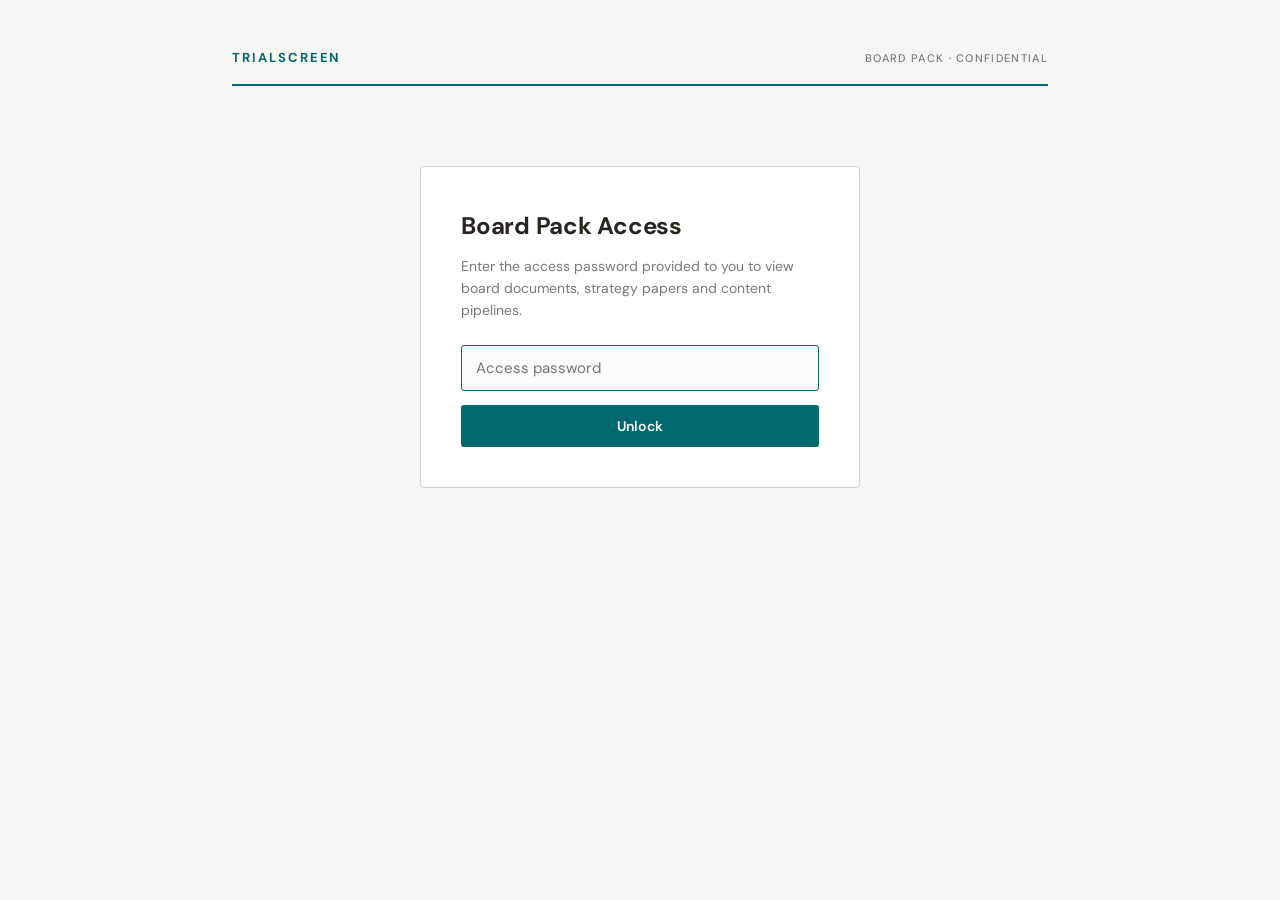
==== index.html @ c3bf462d "Initial: TrialScreen board pack with password gate" ====
<!DOCTYPE html>
<html lang="en">
<head>
<meta charset="UTF-8" />
<meta name="viewport" content="width=device-width, initial-scale=1.0" />
<title>TrialScreen — Board Pack</title>
<meta name="robots" content="noindex, nofollow" />
<link rel="preconnect" href="https://fonts.googleapis.com">
<link rel="preconnect" href="https://fonts.gstatic.com" crossorigin>
<link href="https://fonts.googleapis.com/css2?family=DM+Sans:opsz,wght@9..40,400;9..40,500;9..40,700&display=swap" rel="stylesheet">
<style>
  :root { --teal: #01696F; --teal-hover: #0C4E54; --text: #28251D; --muted: #7A7974; --faint: #BAB9B4; --border: #D4D1CA; --bg: #F7F6F2; --surface: #FFFFFF; --surface-alt: #FBFBF9; }
  *, *::before, *::after { box-sizing: border-box; }
  html, body { margin: 0; padding: 0; }
  body { font-family: 'DM Sans', -apple-system, BlinkMacSystemFont, Helvetica, Arial, sans-serif; font-size: 16px; line-height: 1.55; color: var(--text); background: var(--bg); -webkit-font-smoothing: antialiased; }
  .container { max-width: 880px; margin: 0 auto; padding: 48px 32px 80px; }
  .header { display: flex; align-items: center; justify-content: space-between; margin-bottom: 64px; padding-bottom: 16px; border-bottom: 2px solid var(--teal); }
  .brand { font-size: 13px; font-weight: 700; letter-spacing: 0.15em; color: var(--teal); text-transform: uppercase; }
  .confidential { font-size: 11px; font-weight: 500; letter-spacing: 0.12em; color: var(--muted); text-transform: uppercase; }
  .gate { max-width: 440px; margin: 80px auto 0; padding: 40px; background: var(--surface); border: 1px solid var(--border); border-radius: 4px; }
  .gate h1 { margin: 0 0 12px; font-size: 24px; font-weight: 700; color: var(--text); letter-spacing: -0.01em; }
  .gate p { margin: 0 0 24px; font-size: 14px; color: var(--muted); line-height: 1.55; }
  .gate input { width: 100%; padding: 12px 14px; border: 1px solid var(--border); border-radius: 3px; font-size: 15px; font-family: inherit; color: var(--text); background: var(--surface-alt); outline: none; transition: border-color 0.15s; }
  .gate input:focus { border-color: var(--teal); }
  .gate button { margin-top: 14px; width: 100%; padding: 12px 16px; background: var(--teal); color: white; border: none; border-radius: 3px; font-size: 14px; font-weight: 600; font-family: inherit; letter-spacing: 0.02em; cursor: pointer; transition: background-color 0.15s; }
  .gate button:hover { background: var(--teal-hover); }
  .gate .error { margin-top: 12px; font-size: 13px; color: #A12C7B; display: none; }
  .gate .error.show { display: block; }
  .content { display: none; }
  .content.unlocked { display: block; }
  .intro h1 { margin: 0 0 12px; font-size: 34px; font-weight: 700; letter-spacing: -0.02em; color: var(--text); }
  .intro .subtitle { margin: 0 0 8px; font-size: 18px; color: var(--muted); font-weight: 400; }
  .intro .date { margin: 0 0 48px; font-size: 13px; color: var(--faint); letter-spacing: 0.08em; text-transform: uppercase; }
  .section-title { margin: 48px 0 20px; font-size: 13px; font-weight: 700; letter-spacing: 0.14em; color: var(--teal); text-transform: uppercase; }
  .section-desc { margin: 0 0 24px; font-size: 15px; color: var(--muted); max-width: 680px; }
  .doc-list { display: grid; gap: 12px; margin: 0; padding: 0; list-style: none; }
  .doc { display: grid; grid-template-columns: 1fr auto; gap: 24px; align-items: center; padding: 20px 24px; background: var(--surface); border: 1px solid var(--border); border-radius: 3px; transition: border-color 0.15s; }
  .doc:hover { border-color: var(--teal); }
  .doc-body h3 { margin: 0 0 4px; font-size: 16px; font-weight: 700; color: var(--text); }
  .doc-body p { margin: 0; font-size: 13px; color: var(--muted); line-height: 1.5; }
  .doc-meta { display: flex; flex-direction: column; align-items: flex-end; gap: 6px; }
  .doc-type { font-size: 10px; font-weight: 700; letter-spacing: 0.12em; color: var(--teal); background: #E8F0F1; padding: 3px 8px; border-radius: 2px; text-transform: uppercase; }
  .doc-link { font-size: 13px; font-weight: 600; color: var(--teal); text-decoration: none; padding: 6px 14px; border: 1px solid var(--teal); border-radius: 3px; transition: background-color 0.15s, color 0.15s; }
  .doc-link:hover { background: var(--teal); color: white; }
  .asset-grid { display: grid; grid-template-columns: repeat(auto-fill, minmax(200px, 1fr)); gap: 16px; margin-top: 8px; }
  .asset { aspect-ratio: 1/1; background: var(--surface); border: 1px solid var(--border); border-radius: 3px; overflow: hidden; cursor: pointer; transition: transform 0.15s, border-color 0.15s; }
  .asset:hover { transform: translateY(-2px); border-color: var(--teal); }
  .asset img { width: 100%; height: 100%; object-fit: cover; display: block; }
  .links { display: grid; grid-template-columns: repeat(auto-fit, minmax(240px, 1fr)); gap: 12px; }
  .ext-link { display: block; padding: 18px 20px; background: var(--surface); border: 1px solid var(--border); border-radius: 3px; text-decoration: none; color: var(--text); transition: border-color 0.15s; }
  .ext-link:hover { border-color: var(--teal); }
  .ext-link .label { font-size: 11px; font-weight: 700; letter-spacing: 0.12em; color: var(--teal); text-transform: uppercase; margin-bottom: 6px; display: block; }
  .ext-link .title { font-size: 15px; font-weight: 700; color: var(--text); }
  .ext-link .desc { margin-top: 4px; font-size: 13px; color: var(--muted); }
  footer { margin-top: 80px; padding-top: 24px; border-top: 1px solid var(--border); font-size: 12px; color: var(--faint); text-align: center; letter-spacing: 0.04em; }
  @media (max-width: 600px) { .container { padding: 24px 16px 60px; } .intro h1 { font-size: 26px; } .doc { grid-template-columns: 1fr; } .doc-meta { flex-direction: row; align-items: center; justify-content: space-between; } }
</style>
</head>
<body>

<div class="container" id="gate-view">
  <div class="header">
    <div class="brand">TrialScreen</div>
    <div class="confidential">Board Pack · Confidential</div>
  </div>
  <form class="gate" id="gate-form" autocomplete="off">
    <h1>Board Pack Access</h1>
    <p>Enter the access password provided to you to view board documents, strategy papers and content pipelines.</p>
    <input type="password" id="password" placeholder="Access password" autofocus />
    <button type="submit">Unlock</button>
    <div class="error" id="error">Incorrect password. Please try again.</div>
  </form>
</div>

<div class="container content" id="content-view">
  <div class="header">
    <div class="brand">TrialScreen</div>
    <div class="confidential">Confidential</div>
  </div>
  <div class="intro">
    <h1>Board Pack</h1>
    <p class="subtitle">Strategy, competitive analysis, content pipelines, and visual assets.</p>
    <p class="date">April 2026</p>
  </div>
  <div class="section-title">For the Board</div>
  <p class="section-desc">The three documents designed to be read together: the in-meeting decision brief, the supporting strategy, and the presentation deck.</p>
  <ul class="doc-list" id="board-docs"></ul>
  <div class="section-title">Content Pipelines</div>
  <p class="section-desc">Fully-written first-draft content ready for editorial review, segmented by audience.</p>
  <ul class="doc-list" id="pipeline-docs"></ul>
  <div class="section-title">Visual Assets</div>
  <p class="section-desc">Branded social media posts combining AI-generated photography with TrialScreen identity.</p>
  <div class="asset-grid" id="asset-grid"></div>
  <div class="section-title">Live Tools</div>
  <p class="section-desc">Working prototypes linked from this pack.</p>
  <div class="links" id="ext-links"></div>
  <footer>TrialScreen · Board Pack · April 2026<br />Confidential — do not distribute outside authorised recipients.</footer>
</div>

<script>
(() => {
  const EXPECTED_HASH = '8b6d3fccd6a05ec4ea62fbc336bdeb856b96a9ce1591f5b111fda997aab1d429';
  const SALT = 'trialscreen-board-pack-2026';
  const ITERATIONS = 100000;

  async function hashPassword(password) {
    const enc = new TextEncoder();
    const keyMaterial = await crypto.subtle.importKey('raw', enc.encode(password), { name: 'PBKDF2' }, false, ['deriveBits']);
    const bits = await crypto.subtle.deriveBits({ name: 'PBKDF2', salt: enc.encode(SALT), iterations: ITERATIONS, hash: 'SHA-256' }, keyMaterial, 256);
    return Array.from(new Uint8Array(bits)).map(b => b.toString(16).padStart(2, '0')).join('');
  }

  const boardDocs = [
    { title: 'Board Decision Brief', desc: '3 pages · 8 decisions, recommendations, 30/60/90-day plan, budget', type: 'PDF', url: 'documents/trialscreen-board-decision-brief.pdf' },
    { title: 'Communications Strategy', desc: '24 pages · Current state, competitive landscape, recommended plan', type: 'PDF', url: 'documents/trialscreen-comms-strategy.pdf' },
    { title: 'Board Presentation Deck', desc: '24 slides · Widescreen deck for the meeting', type: 'PPTX', url: 'documents/trialscreen-board-deck.pptx' }
  ];

  const pipelineDocs = [
    { title: 'Sponsor Content Pipeline', desc: '87 pages · B2B content for pharma, CRO, site and institutional audiences. 15 LinkedIn posts, 4 long-form articles, 3 email sequences, 6 webinars, 3 case studies, conference plan.', type: 'PDF', url: 'documents/trialscreen-sponsor-content-pipeline.pdf' },
    { title: 'Participant Content Pipeline', desc: '97 pages · Patient and community content. 20 Facebook posts, 10 Instagram + Reels, 6 blog articles, 3 Patient Voices, 6 newsletters, 3 YouTube scripts, 4 webinars, 6 awareness campaigns.', type: 'PDF', url: 'documents/trialscreen-participant-content-pipeline.pdf' }
  ];

  const assets = [
    { file: 'visual-assets/post-ts001-breast-cancer.png', alt: 'Breast cancer lumpectomy post' },
    { file: 'visual-assets/post-ts002-fiber-boost.png', alt: 'Fiber-Boost lung cancer trial post' },
    { file: 'visual-assets/post-ts004-menopause.png', alt: 'Menopause ESTEEM trial post' },
    { file: 'visual-assets/post-ts007-arts-blues.png', alt: 'Arts for the Blues post' },
    { file: 'visual-assets/post-ts008-gut-heart.png', alt: 'Gut-heart trial post' }
  ];

  const extLinks = [
    { label: 'Web App · Demo', title: 'Marketing Hub', desc: 'Campaign, CRM, content workflow and compliance dashboard', url: 'https://akamu47.github.io/trialscreen-marketing-hub/' }
  ];

  function renderDocs(items, containerId) {
    const html = items.map(d => `<li class="doc"><div class="doc-body"><h3>${d.title}</h3><p>${d.desc}</p></div><div class="doc-meta"><span class="doc-type">${d.type}</span><a class="doc-link" href="${d.url}" target="_blank" rel="noopener">Open</a></div></li>`).join('');
    document.getElementById(containerId).innerHTML = html;
  }

  function renderAssets() {
    const html = assets.map(a => `<a class="asset" href="${a.file}" target="_blank" rel="noopener"><img src="${a.file}" alt="${a.alt}" loading="lazy" /></a>`).join('');
    document.getElementById('asset-grid').innerHTML = html;
  }

  function renderLinks() {
    const html = extLinks.map(l => `<a class="ext-link" href="${l.url}" target="_blank" rel="noopener"><span class="label">${l.label}</span><div class="title">${l.title}</div><div class="desc">${l.desc}</div></a>`).join('');
    document.getElementById('ext-links').innerHTML = html;
  }

  function unlock() {
    document.getElementById('gate-view').style.display = 'none';
    document.getElementById('content-view').classList.add('unlocked');
    renderDocs(boardDocs, 'board-docs');
    renderDocs(pipelineDocs, 'pipeline-docs');
    renderAssets();
    renderLinks();
  }

  document.getElementById('gate-form').addEventListener('submit', async (e) => {
    e.preventDefault();
    const pwd = document.getElementById('password').value;
    const errorEl = document.getElementById('error');
    errorEl.classList.remove('show');
    try {
      const hash = await hashPassword(pwd);
      if (hash === EXPECTED_HASH) { unlock(); }
      else { errorEl.classList.add('show'); document.getElementById('password').value = ''; }
    } catch (err) {
      errorEl.textContent = 'Browser unable to verify password. Please try a modern browser.';
      errorEl.classList.add('show');
    }
  });
})();
</script>
</body>
</html>
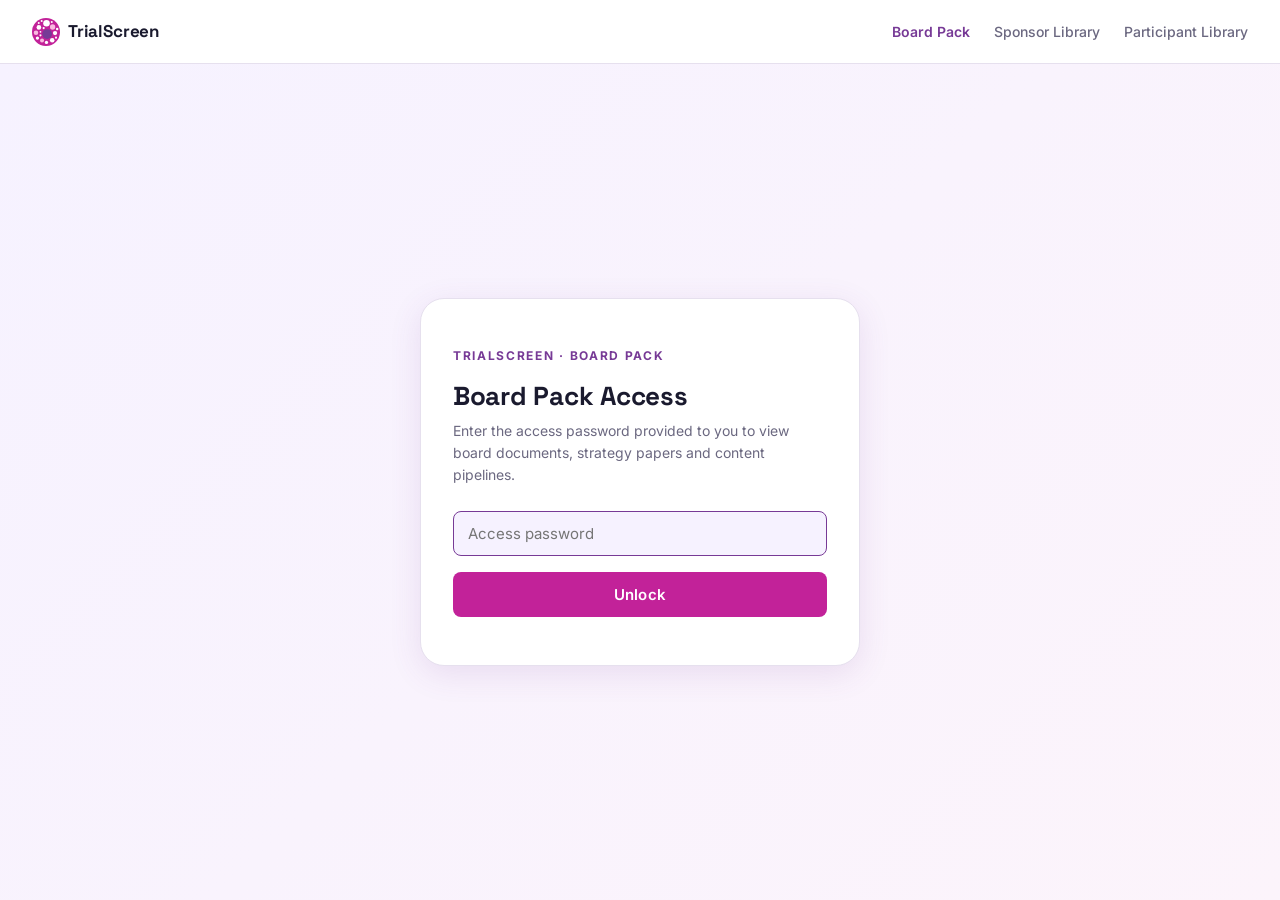
==== commit 57531f4e: "Apply TrialScreen brand system v1.0 across entire site - Brand tokens (tokens.css + tokens.json) now" ====
--- a/index.html
+++ b/index.html
@@ -5,96 +5,454 @@
 <meta name="viewport" content="width=device-width, initial-scale=1.0" />
 <title>TrialScreen — Board Pack</title>
 <meta name="robots" content="noindex, nofollow" />
+<link rel="icon" type="image/svg+xml" href="favicon.svg" />
+<link rel="icon" type="image/x-icon" href="favicon.ico" />
+<link rel="apple-touch-icon" href="apple-touch-icon.png" />
 <link rel="preconnect" href="https://fonts.googleapis.com">
 <link rel="preconnect" href="https://fonts.gstatic.com" crossorigin>
-<link href="https://fonts.googleapis.com/css2?family=DM+Sans:opsz,wght@9..40,400;9..40,500;9..40,700&display=swap" rel="stylesheet">
+<link href="https://fonts.googleapis.com/css2?family=Inter:wght@400;500;600&family=Space+Grotesk:wght@500;700&display=swap" rel="stylesheet">
+<link rel="stylesheet" href="assets/tokens.css" />
 <style>
-  :root { --teal: #01696F; --teal-hover: #0C4E54; --text: #28251D; --muted: #7A7974; --faint: #BAB9B4; --border: #D4D1CA; --bg: #F7F6F2; --surface: #FFFFFF; --surface-alt: #FBFBF9; }
-  *, *::before, *::after { box-sizing: border-box; }
-  html, body { margin: 0; padding: 0; }
-  body { font-family: 'DM Sans', -apple-system, BlinkMacSystemFont, Helvetica, Arial, sans-serif; font-size: 16px; line-height: 1.55; color: var(--text); background: var(--bg); -webkit-font-smoothing: antialiased; }
-  .container { max-width: 880px; margin: 0 auto; padding: 48px 32px 80px; }
-  .header { display: flex; align-items: center; justify-content: space-between; margin-bottom: 64px; padding-bottom: 16px; border-bottom: 2px solid var(--teal); }
-  .brand { font-size: 13px; font-weight: 700; letter-spacing: 0.15em; color: var(--teal); text-transform: uppercase; }
-  .confidential { font-size: 11px; font-weight: 500; letter-spacing: 0.12em; color: var(--muted); text-transform: uppercase; }
-  .gate { max-width: 440px; margin: 80px auto 0; padding: 40px; background: var(--surface); border: 1px solid var(--border); border-radius: 4px; }
-  .gate h1 { margin: 0 0 12px; font-size: 24px; font-weight: 700; color: var(--text); letter-spacing: -0.01em; }
-  .gate p { margin: 0 0 24px; font-size: 14px; color: var(--muted); line-height: 1.55; }
-  .gate input { width: 100%; padding: 12px 14px; border: 1px solid var(--border); border-radius: 3px; font-size: 15px; font-family: inherit; color: var(--text); background: var(--surface-alt); outline: none; transition: border-color 0.15s; }
-  .gate input:focus { border-color: var(--teal); }
-  .gate button { margin-top: 14px; width: 100%; padding: 12px 16px; background: var(--teal); color: white; border: none; border-radius: 3px; font-size: 14px; font-weight: 600; font-family: inherit; letter-spacing: 0.02em; cursor: pointer; transition: background-color 0.15s; }
-  .gate button:hover { background: var(--teal-hover); }
-  .gate .error { margin-top: 12px; font-size: 13px; color: #A12C7B; display: none; }
-  .gate .error.show { display: block; }
+  *, *::before, *::after { box-sizing: border-box; margin: 0; padding: 0; }
+  html, body { min-height: 100dvh; }
+  body {
+    font-family: var(--ts-font-body);
+    font-size: var(--ts-text-body);
+    line-height: 1.55;
+    color: var(--ts-text);
+    background: var(--ts-bg);
+    -webkit-font-smoothing: antialiased;
+    -moz-osx-font-smoothing: grayscale;
+  }
+  h1, h2, h3, h4 {
+    font-family: var(--ts-font-display);
+    font-weight: 700;
+    letter-spacing: -0.01em;
+    line-height: 1.15;
+  }
+
+  /* ── Sticky header ──────────────────────────────── */
+  .site-header {
+    position: sticky;
+    top: 0;
+    z-index: 100;
+    height: 64px;
+    background: #FFFFFF;
+    border-bottom: 1px solid var(--ts-border);
+    display: flex;
+    align-items: center;
+    padding: 0 var(--ts-space-xl);
+    gap: var(--ts-space-md);
+    justify-content: space-between;
+  }
+  .header-brand {
+    display: flex;
+    align-items: center;
+    gap: var(--ts-space-sm);
+    text-decoration: none;
+    color: var(--ts-text);
+  }
+  .header-brand img {
+    width: 28px;
+    height: 28px;
+    display: block;
+    flex-shrink: 0;
+  }
+  .header-brand .wordmark {
+    font-family: var(--ts-font-display);
+    font-weight: 700;
+    font-size: 17px;
+    color: var(--ts-text);
+    letter-spacing: -0.01em;
+  }
+  .header-nav {
+    display: flex;
+    align-items: center;
+    gap: var(--ts-space-lg);
+  }
+  .header-nav a {
+    font-size: 14px;
+    font-weight: 500;
+    color: var(--ts-text-muted);
+    text-decoration: none;
+    transition: color 120ms;
+  }
+  .header-nav a:hover { color: var(--ts-purple); }
+  .header-nav a.active { color: var(--ts-purple); font-weight: 600; }
+
+  /* ── Gate page ──────────────────────────────────── */
+  .gate-page {
+    min-height: calc(100dvh - 64px);
+    display: flex;
+    align-items: center;
+    justify-content: center;
+    padding: var(--ts-space-2xl) var(--ts-space-xl);
+    background: var(--ts-grad-subtle);
+  }
+  .gate-card {
+    max-width: 440px;
+    width: 100%;
+    background: #FFFFFF;
+    border: 1px solid var(--ts-border);
+    border-radius: var(--ts-radius-xl);
+    padding: var(--ts-space-2xl) var(--ts-space-xl);
+    box-shadow: 0 8px 32px rgba(119,58,150,0.12);
+  }
+  .gate-card .gate-eyebrow {
+    font-size: 12px;
+    font-weight: 700;
+    letter-spacing: 0.14em;
+    color: var(--ts-purple);
+    text-transform: uppercase;
+    margin-bottom: var(--ts-space-md);
+    font-family: var(--ts-font-body);
+  }
+  .gate-card h1 {
+    font-size: 26px;
+    font-weight: 700;
+    color: var(--ts-text);
+    margin-bottom: var(--ts-space-sm);
+  }
+  .gate-card p {
+    font-size: 14px;
+    line-height: 1.6;
+    color: var(--ts-text-muted);
+    margin-bottom: var(--ts-space-lg);
+  }
+  .gate-card input[type="password"] {
+    width: 100%;
+    padding: 12px 14px;
+    border: 1.5px solid var(--ts-border);
+    border-radius: var(--ts-radius-md);
+    font-size: 15px;
+    font-family: var(--ts-font-body);
+    color: var(--ts-text);
+    background: var(--ts-surface-alt);
+    outline: none;
+    transition: border-color 120ms;
+  }
+  .gate-card input[type="password"]:focus { border-color: var(--ts-purple); }
+  .gate-card .unlock-btn {
+    margin-top: var(--ts-space-md);
+    width: 100%;
+    padding: 13px 20px;
+    background: var(--ts-magenta);
+    color: #FFFFFF;
+    font-family: var(--ts-font-body);
+    font-size: 15px;
+    font-weight: 600;
+    border: none;
+    border-radius: var(--ts-radius-md);
+    cursor: pointer;
+    transition: background 120ms;
+    letter-spacing: 0.01em;
+  }
+  .gate-card .unlock-btn:hover { background: var(--ts-magenta-cta); }
+  .gate-card .error-msg {
+    margin-top: var(--ts-space-sm);
+    font-size: 13px;
+    color: var(--ts-error);
+    display: none;
+  }
+  .gate-card .error-msg.show { display: block; }
+
+  /* ── Content (unlocked) ─────────────────────────── */
   .content { display: none; }
   .content.unlocked { display: block; }
-  .intro h1 { margin: 0 0 12px; font-size: 34px; font-weight: 700; letter-spacing: -0.02em; color: var(--text); }
-  .intro .subtitle { margin: 0 0 8px; font-size: 18px; color: var(--muted); font-weight: 400; }
-  .intro .date { margin: 0 0 48px; font-size: 13px; color: var(--faint); letter-spacing: 0.08em; text-transform: uppercase; }
-  .section-title { margin: 48px 0 20px; font-size: 13px; font-weight: 700; letter-spacing: 0.14em; color: var(--teal); text-transform: uppercase; }
-  .section-desc { margin: 0 0 24px; font-size: 15px; color: var(--muted); max-width: 680px; }
-  .doc-list { display: grid; gap: 12px; margin: 0; padding: 0; list-style: none; }
-  .doc { display: grid; grid-template-columns: 1fr auto; gap: 24px; align-items: center; padding: 20px 24px; background: var(--surface); border: 1px solid var(--border); border-radius: 3px; transition: border-color 0.15s; }
-  .doc:hover { border-color: var(--teal); }
-  .doc-body h3 { margin: 0 0 4px; font-size: 16px; font-weight: 700; color: var(--text); }
-  .doc-body p { margin: 0; font-size: 13px; color: var(--muted); line-height: 1.5; }
-  .doc-meta { display: flex; flex-direction: column; align-items: flex-end; gap: 6px; }
-  .doc-type { font-size: 10px; font-weight: 700; letter-spacing: 0.12em; color: var(--teal); background: #E8F0F1; padding: 3px 8px; border-radius: 2px; text-transform: uppercase; }
-  .doc-link { font-size: 13px; font-weight: 600; color: var(--teal); text-decoration: none; padding: 6px 14px; border: 1px solid var(--teal); border-radius: 3px; transition: background-color 0.15s, color 0.15s; }
-  .doc-link:hover { background: var(--teal); color: white; }
-  .asset-grid { display: grid; grid-template-columns: repeat(auto-fill, minmax(200px, 1fr)); gap: 16px; margin-top: 8px; }
-  .asset { aspect-ratio: 1/1; background: var(--surface); border: 1px solid var(--border); border-radius: 3px; overflow: hidden; cursor: pointer; transition: transform 0.15s, border-color 0.15s; }
-  .asset:hover { transform: translateY(-2px); border-color: var(--teal); }
+
+  /* Hero */
+  .hero {
+    background: var(--ts-grad-hero);
+    padding: var(--ts-space-3xl) var(--ts-space-xl);
+    text-align: center;
+    color: #FFFFFF;
+    position: relative;
+    overflow: hidden;
+  }
+  .hero::before {
+    content: '';
+    position: absolute;
+    inset: 0;
+    background: radial-gradient(ellipse at 30% 50%, rgba(255,255,255,0.07) 0%, transparent 60%),
+                radial-gradient(ellipse at 80% 20%, rgba(255,255,255,0.05) 0%, transparent 50%);
+    pointer-events: none;
+  }
+  .hero-inner { position: relative; max-width: 640px; margin: 0 auto; }
+  .hero-logo {
+    display: block;
+    margin: 0 auto var(--ts-space-lg);
+    height: 36px;
+    width: auto;
+  }
+  .hero h1 {
+    font-size: 42px;
+    font-weight: 700;
+    color: #FFFFFF;
+    margin-bottom: var(--ts-space-sm);
+    letter-spacing: -0.02em;
+  }
+  .hero .hero-sub {
+    font-size: 17px;
+    color: rgba(255,255,255,0.85);
+    font-weight: 400;
+    margin-bottom: var(--ts-space-sm);
+  }
+  .hero .hero-date {
+    font-size: 12px;
+    font-weight: 600;
+    letter-spacing: 0.12em;
+    color: rgba(255,255,255,0.6);
+    text-transform: uppercase;
+  }
+
+  /* Main layout */
+  .main { max-width: 1000px; margin: 0 auto; padding: var(--ts-space-2xl) var(--ts-space-xl) var(--ts-space-3xl); }
+
+  /* Section headers */
+  .section-header {
+    margin-bottom: var(--ts-space-lg);
+    margin-top: var(--ts-space-2xl);
+  }
+  .section-header:first-child { margin-top: 0; }
+  .section-label {
+    font-size: 11px;
+    font-weight: 700;
+    letter-spacing: 0.16em;
+    color: var(--ts-purple);
+    text-transform: uppercase;
+    margin-bottom: var(--ts-space-xs);
+    font-family: var(--ts-font-body);
+  }
+  .section-title {
+    font-size: 22px;
+    font-weight: 700;
+    color: var(--ts-text);
+    margin-bottom: var(--ts-space-xs);
+  }
+  .section-desc {
+    font-size: 14px;
+    color: var(--ts-text-muted);
+    max-width: 680px;
+    line-height: 1.6;
+  }
+
+  /* Document list */
+  .doc-list { list-style: none; display: grid; gap: 10px; }
+  .doc {
+    display: grid;
+    grid-template-columns: 1fr auto;
+    gap: var(--ts-space-lg);
+    align-items: center;
+    padding: var(--ts-space-lg) var(--ts-space-xl);
+    background: var(--ts-surface-alt);
+    border: 1px solid var(--ts-border);
+    border-radius: var(--ts-radius-lg);
+    transition: border-color 140ms, box-shadow 140ms;
+  }
+  .doc:hover {
+    border-color: var(--ts-purple);
+    box-shadow: 0 2px 12px rgba(119,58,150,0.10);
+  }
+  .doc-body h3 {
+    font-size: 15px;
+    font-weight: 700;
+    color: var(--ts-text);
+    margin-bottom: 4px;
+  }
+  .doc-body p {
+    font-size: 13px;
+    color: var(--ts-text-muted);
+    line-height: 1.5;
+    max-width: 60ch;
+  }
+  .doc-meta { display: flex; flex-direction: column; align-items: flex-end; gap: 8px; }
+  .doc-type {
+    font-size: 10px;
+    font-weight: 700;
+    letter-spacing: 0.12em;
+    color: var(--ts-purple);
+    background: rgba(119,58,150,0.1);
+    padding: 3px 8px;
+    border-radius: var(--ts-radius-pill);
+    text-transform: uppercase;
+  }
+  .doc-link {
+    font-size: 13px;
+    font-weight: 600;
+    color: var(--ts-purple);
+    text-decoration: none;
+    padding: 7px 16px;
+    border: 1.5px solid var(--ts-purple);
+    border-radius: var(--ts-radius-md);
+    transition: background 120ms, color 120ms;
+    white-space: nowrap;
+  }
+  .doc-link:hover {
+    background: var(--ts-purple);
+    color: #FFFFFF;
+  }
+
+  /* Asset grid */
+  .asset-section { margin-top: var(--ts-space-sm); }
+  .asset-grid { display: grid; grid-template-columns: repeat(auto-fill, minmax(180px, 1fr)); gap: 14px; }
+  .asset {
+    aspect-ratio: 1/1;
+    background: var(--ts-surface);
+    border: 1px solid var(--ts-border);
+    border-radius: var(--ts-radius-lg);
+    overflow: hidden;
+    cursor: pointer;
+    transition: transform 140ms, border-color 140ms, box-shadow 140ms;
+  }
+  .asset:hover {
+    transform: translateY(-3px);
+    border-color: var(--ts-purple);
+    box-shadow: 0 6px 20px rgba(119,58,150,0.14);
+  }
   .asset img { width: 100%; height: 100%; object-fit: cover; display: block; }
-  .links { display: grid; grid-template-columns: repeat(auto-fit, minmax(240px, 1fr)); gap: 12px; }
-  .ext-link { display: block; padding: 18px 20px; background: var(--surface); border: 1px solid var(--border); border-radius: 3px; text-decoration: none; color: var(--text); transition: border-color 0.15s; }
-  .ext-link:hover { border-color: var(--teal); }
-  .ext-link .label { font-size: 11px; font-weight: 700; letter-spacing: 0.12em; color: var(--teal); text-transform: uppercase; margin-bottom: 6px; display: block; }
-  .ext-link .title { font-size: 15px; font-weight: 700; color: var(--text); }
-  .ext-link .desc { margin-top: 4px; font-size: 13px; color: var(--muted); }
-  footer { margin-top: 80px; padding-top: 24px; border-top: 1px solid var(--border); font-size: 12px; color: var(--faint); text-align: center; letter-spacing: 0.04em; }
-  @media (max-width: 600px) { .container { padding: 24px 16px 60px; } .intro h1 { font-size: 26px; } .doc { grid-template-columns: 1fr; } .doc-meta { flex-direction: row; align-items: center; justify-content: space-between; } }
+
+  /* External links */
+  .ext-links { display: grid; grid-template-columns: repeat(auto-fit, minmax(260px, 1fr)); gap: 12px; }
+  .ext-link {
+    display: block;
+    padding: 20px var(--ts-space-xl);
+    background: var(--ts-surface);
+    border: 1px solid var(--ts-border);
+    border-radius: var(--ts-radius-lg);
+    text-decoration: none;
+    color: var(--ts-text);
+    transition: border-color 140ms, box-shadow 140ms;
+  }
+  .ext-link:hover {
+    border-color: var(--ts-magenta);
+    box-shadow: 0 2px 14px rgba(194,34,153,0.10);
+  }
+  .ext-link .label {
+    font-size: 11px;
+    font-weight: 700;
+    letter-spacing: 0.12em;
+    color: var(--ts-magenta);
+    text-transform: uppercase;
+    display: block;
+    margin-bottom: 6px;
+    font-family: var(--ts-font-body);
+  }
+  .ext-link .title { font-size: 15px; font-weight: 700; color: var(--ts-text); }
+  .ext-link .desc { margin-top: 4px; font-size: 13px; color: var(--ts-text-muted); }
+
+  /* Footer */
+  footer {
+    margin-top: var(--ts-space-3xl);
+    padding-top: var(--ts-space-lg);
+    border-top: 1px solid var(--ts-border);
+    font-size: 12px;
+    color: var(--ts-text-faint);
+    text-align: center;
+    letter-spacing: 0.04em;
+    line-height: 1.8;
+  }
+
+  /* Responsive */
+  @media (max-width: 600px) {
+    .site-header { padding: 0 var(--ts-space-md); }
+    .hero { padding: var(--ts-space-2xl) var(--ts-space-md); }
+    .hero h1 { font-size: 30px; }
+    .main { padding: var(--ts-space-xl) var(--ts-space-md) var(--ts-space-2xl); }
+    .doc { grid-template-columns: 1fr; }
+    .doc-meta { flex-direction: row; align-items: center; justify-content: space-between; }
+    .header-nav { display: none; }
+  }
 </style>
 </head>
 <body>
 
-<div class="container" id="gate-view">
-  <div class="header">
-    <div class="brand">TrialScreen</div>
-    <div class="confidential">Board Pack · Confidential</div>
+<!-- ── Sticky header ──────────────────────────────────────── -->
+<header class="site-header">
+  <a href="index.html" class="header-brand">
+    <img src="assets/logo-icon.svg" alt="TrialScreen icon" />
+    <span class="wordmark">TrialScreen</span>
+  </a>
+  <nav class="header-nav">
+    <a href="index.html" class="active">Board Pack</a>
+    <a href="library.html?track=sponsor">Sponsor Library</a>
+    <a href="library.html?track=participant">Participant Library</a>
+  </nav>
+</header>
+
+<!-- ── Gate view (password lock) ─────────────────────────── -->
+<div id="gate-view">
+  <div class="gate-page">
+    <div class="gate-card">
+      <div class="gate-eyebrow">TrialScreen · Board Pack</div>
+      <h1>Board Pack Access</h1>
+      <p>Enter the access password provided to you to view board documents, strategy papers and content pipelines.</p>
+      <form id="gate-form" autocomplete="off">
+        <input type="password" id="password" placeholder="Access password" autofocus />
+        <button type="submit" class="unlock-btn">Unlock</button>
+        <div class="error-msg" id="error">Incorrect password. Please try again.</div>
+      </form>
+    </div>
   </div>
-  <form class="gate" id="gate-form" autocomplete="off">
-    <h1>Board Pack Access</h1>
-    <p>Enter the access password provided to you to view board documents, strategy papers and content pipelines.</p>
-    <input type="password" id="password" placeholder="Access password" autofocus />
-    <button type="submit">Unlock</button>
-    <div class="error" id="error">Incorrect password. Please try again.</div>
-  </form>
 </div>
 
-<div class="container content" id="content-view">
-  <div class="header">
-    <div class="brand">TrialScreen</div>
-    <div class="confidential">Confidential</div>
-  </div>
-  <div class="intro">
-    <h1>Board Pack</h1>
-    <p class="subtitle">Strategy, competitive analysis, content pipelines, and visual assets.</p>
-    <p class="date">April 2026</p>
-  </div>
-  <div class="section-title">For the Board</div>
-  <p class="section-desc">The three documents designed to be read together: the in-meeting decision brief, the supporting strategy, and the presentation deck.</p>
-  <ul class="doc-list" id="board-docs"></ul>
-  <div class="section-title">Content Pipelines</div>
-  <p class="section-desc">Fully-written first-draft content ready for editorial review, segmented by audience.</p>
-  <ul class="doc-list" id="pipeline-docs"></ul>
-  <div class="section-title">Visual Assets</div>
-  <p class="section-desc">Branded social media posts combining AI-generated photography with TrialScreen identity.</p>
-  <div class="asset-grid" id="asset-grid"></div>
-  <div class="section-title">Live Tools</div>
-  <p class="section-desc">Working prototypes linked from this pack.</p>
-  <div class="links" id="ext-links"></div>
-  <footer>TrialScreen · Board Pack · April 2026<br />Confidential — do not distribute outside authorised recipients.</footer>
+<!-- ── Content view (unlocked) ───────────────────────────── -->
+<div class="content" id="content-view">
+
+  <!-- Purple gradient hero -->
+  <section class="hero">
+    <div class="hero-inner">
+      <img src="assets/logo-primary-white.svg" alt="TrialScreen" class="hero-logo" />
+      <h1>Board Pack</h1>
+      <p class="hero-sub">Strategy, competitive analysis, content pipelines, and visual assets.</p>
+      <p class="hero-date">May 2026</p>
+    </div>
+  </section>
+
+  <main class="main">
+
+    <!-- Series A -->
+    <div class="section-header">
+      <div class="section-label">Series A · May 2026</div>
+      <div class="section-desc">Investor-facing materials for the $5M Series A raise at $15M pre-money. Target close 30 May 2026. The brand book is the single source of truth for all future content.</div>
+    </div>
+    <ul class="doc-list" id="series-a-docs"></ul>
+
+    <!-- For the Board -->
+    <div class="section-header">
+      <div class="section-label">For the Board</div>
+      <div class="section-desc">The three documents designed to be read together: the in-meeting decision brief, the supporting strategy, and the presentation deck.</div>
+    </div>
+    <ul class="doc-list" id="board-docs"></ul>
+
+    <!-- Content Pipelines -->
+    <div class="section-header">
+      <div class="section-label">Content Pipelines</div>
+      <div class="section-desc">Fully-written first-draft content ready for editorial review, segmented by audience.</div>
+    </div>
+    <ul class="doc-list" id="pipeline-docs"></ul>
+
+    <!-- Visual Assets -->
+    <div class="section-header">
+      <div class="section-label">Visual Assets</div>
+      <div class="section-desc">Branded social media posts combining AI-generated photography with TrialScreen identity.</div>
+    </div>
+    <div class="asset-section">
+      <div class="asset-grid" id="asset-grid"></div>
+    </div>
+
+    <!-- Live Tools -->
+    <div class="section-header">
+      <div class="section-label">Live Tools</div>
+      <div class="section-desc">Working prototypes linked from this pack.</div>
+    </div>
+    <div class="ext-links" id="ext-links"></div>
+
+    <footer>
+      CONFIDENTIAL · TrialScreen Board Pack · May 2026<br />
+      &copy; 2026 TrialScreen. Confidential — do not distribute outside authorised recipients.
+    </footer>
+  </main>
+
 </div>
 
 <script>
@@ -110,6 +468,12 @@
     return Array.from(new Uint8Array(bits)).map(b => b.toString(16).padStart(2, '0')).join('');
   }
 
+  const seriesADocs = [
+    { title: 'Series A Investor Deck', desc: '22 slides · $5M on $15M pre-money · Close 30 May 2026', type: 'PPTX', url: 'documents/TrialScreen_SeriesA_Deck.pptx' },
+    { title: 'Series A Board Pack', desc: '34 pages · Full strategic analysis, risk register, valuation defence, evidence gaps', type: 'PDF', url: 'documents/TrialScreen_SeriesA_BoardPack.pdf' },
+    { title: 'Brand Book v1.0', desc: '14 pages · Logo, colour, typography, voice · Single source of truth', type: 'PDF', url: 'documents/TrialScreen_Brand_Book.pdf' }
+  ];
+
   const boardDocs = [
     { title: 'Board Decision Brief', desc: '3 pages · 8 decisions, recommendations, 30/60/90-day plan, budget', type: 'PDF', url: 'documents/trialscreen-board-decision-brief.pdf' },
     { title: 'Communications Strategy', desc: '24 pages · Current state, competitive landscape, recommended plan', type: 'PDF', url: 'documents/trialscreen-comms-strategy.pdf' },
@@ -117,8 +481,10 @@
   ];
 
   const pipelineDocs = [
-    { title: 'Sponsor Content Pipeline', desc: '87 pages · B2B content for pharma, CRO, site and institutional audiences. 15 LinkedIn posts, 4 long-form articles, 3 email sequences, 6 webinars, 3 case studies, conference plan.', type: 'PDF', url: 'documents/trialscreen-sponsor-content-pipeline.pdf' },
-    { title: 'Participant Content Pipeline', desc: '97 pages · Patient and community content. 20 Facebook posts, 10 Instagram + Reels, 6 blog articles, 3 Patient Voices, 6 newsletters, 3 YouTube scripts, 4 webinars, 6 awareness campaigns.', type: 'PDF', url: 'documents/trialscreen-participant-content-pipeline.pdf' }
+    { title: 'Sponsor Content Library', desc: '53 individual pieces -- LinkedIn posts, long-form articles, email sequences, webinars, case studies, sales enablement, and conference plans. Click any card to view and copy the full draft.', type: 'Browse', url: 'library.html?track=sponsor' },
+    { title: 'Participant Content Library', desc: '64 individual pieces -- Facebook posts, Instagram + Reels, blog articles, Patient Voices, newsletters, YouTube scripts, Research Friends programming, webinars, and awareness campaigns. Click any card to view and copy the full draft.', type: 'Browse', url: 'library.html?track=participant' },
+    { title: 'Sponsor Pipeline (PDF export)', desc: '87-page printable reference of the full sponsor pipeline.', type: 'PDF', url: 'documents/trialscreen-sponsor-content-pipeline.pdf' },
+    { title: 'Participant Pipeline (PDF export)', desc: '97-page printable reference of the full participant pipeline.', type: 'PDF', url: 'documents/trialscreen-participant-content-pipeline.pdf' }
   ];
 
   const assets = [
@@ -134,7 +500,16 @@
   ];
 
   function renderDocs(items, containerId) {
-    const html = items.map(d => `<li class="doc"><div class="doc-body"><h3>${d.title}</h3><p>${d.desc}</p></div><div class="doc-meta"><span class="doc-type">${d.type}</span><a class="doc-link" href="${d.url}" target="_blank" rel="noopener">Open</a></div></li>`).join('');
+    const html = items.map(d => `<li class="doc">
+      <div class="doc-body">
+        <h3>${d.title}</h3>
+        <p>${d.desc}</p>
+      </div>
+      <div class="doc-meta">
+        <span class="doc-type">${d.type}</span>
+        <a class="doc-link" href="${d.url}" target="_blank" rel="noopener">Open</a>
+      </div>
+    </li>`).join('');
     document.getElementById(containerId).innerHTML = html;
   }
 
@@ -151,6 +526,7 @@
   function unlock() {
     document.getElementById('gate-view').style.display = 'none';
     document.getElementById('content-view').classList.add('unlocked');
+    renderDocs(seriesADocs, 'series-a-docs');
     renderDocs(boardDocs, 'board-docs');
     renderDocs(pipelineDocs, 'pipeline-docs');
     renderAssets();
--- a/assets/tokens.css
+++ b/assets/tokens.css
@@ -0,0 +1,150 @@
+/* TrialScreen Brand Tokens — CSS custom properties
+ * Single source of truth. Import in every site/web app.
+ * Source: /home/user/workspace/brand/tokens.json (version 1.0.0)
+ * Updated: 2026-04-23
+ */
+
+:root {
+  /* ── Primary brand ──────────────────────────────────────── */
+  --ts-purple:        #773A96;  /* Logo purple. Primary brand. */
+  --ts-magenta:       #C22299;  /* Logo magenta. Primary accent. */
+
+  /* ── Secondary ──────────────────────────────────────────── */
+  --ts-purple-light:  #954CF6;  /* Gradient partner */
+  --ts-magenta-cta:   #C43C96;  /* CTA variant */
+  --ts-blush:         #F9BAE0;  /* Soft accent */
+
+  /* ── Neutral ────────────────────────────────────────────── */
+  --ts-bg:            #FFFFFF;
+  --ts-surface:       #FCF4FB;  /* subtle pink-white card */
+  --ts-surface-alt:   #F6F2FF;  /* subtle purple-white card */
+  --ts-border:        #E6E0EE;
+  --ts-text:          #1A1A2E;
+  --ts-text-muted:    #6B6880;
+  --ts-text-faint:    #B0ADBD;
+  --ts-dark-bg:       #11110D;  /* Dark hero / cover */
+
+  /* ── Semantic ───────────────────────────────────────────── */
+  --ts-success:       #48B193;
+  --ts-warning:       #FFB01A;
+  --ts-error:         #EA4F6A;
+
+  /* ── Chart palette (ordered) ─────────────────────────────── */
+  --ts-chart-1: #773A96;
+  --ts-chart-2: #C22299;
+  --ts-chart-3: #954CF6;
+  --ts-chart-4: #48B193;
+  --ts-chart-5: #F9BAE0;
+  --ts-chart-6: #FFB01A;
+  --ts-chart-7: #EA4F6A;
+  --ts-chart-8: #6B6880;
+
+  /* ── Gradients ──────────────────────────────────────────── */
+  --ts-grad-hero:     linear-gradient(135deg, #773A96 0%, #954CF6 100%);
+  --ts-grad-subtle:   linear-gradient(135deg, #F6F2FF 0%, #FCF4FB 100%);
+
+  /* ── Typography ─────────────────────────────────────────── */
+  --ts-font-display:  'Space Grotesk', 'Helvetica Neue', Arial, sans-serif;
+  --ts-font-body:     'Inter', system-ui, -apple-system, 'Helvetica Neue', Arial, sans-serif;
+
+  --ts-text-hero:     64px;
+  --ts-text-h1:       48px;
+  --ts-text-h2:       32px;
+  --ts-text-h3:       24px;
+  --ts-text-body:     16px;
+  --ts-text-small:    14px;
+  --ts-text-caption:  12px;
+
+  /* ── Spacing ────────────────────────────────────────────── */
+  --ts-space-xs:   4px;
+  --ts-space-sm:   8px;
+  --ts-space-md:  16px;
+  --ts-space-lg:  24px;
+  --ts-space-xl:  32px;
+  --ts-space-2xl: 48px;
+  --ts-space-3xl: 64px;
+
+  /* ── Radius ─────────────────────────────────────────────── */
+  --ts-radius-sm: 4px;
+  --ts-radius-md: 8px;
+  --ts-radius-lg: 12px;
+  --ts-radius-xl: 24px;
+  --ts-radius-pill: 9999px;
+
+  /* ── Motion ─────────────────────────────────────────────── */
+  --ts-ease: cubic-bezier(0.2, 0.8, 0.2, 1);
+  --ts-dur-fast:   120ms;
+  --ts-dur-medium: 240ms;
+  --ts-dur-slow:   480ms;
+}
+
+/* Dark-mode overrides — for dark sections within otherwise-light sites.
+   Apply via `<section class="ts-dark">` or `<body data-theme="dark">`. */
+.ts-dark, [data-theme="dark"] {
+  --ts-bg:         #11110D;
+  --ts-surface:    #1C1B19;
+  --ts-surface-alt:#201F1D;
+  --ts-border:     #393836;
+  --ts-text:       #F7F6F2;
+  --ts-text-muted: #B0ADBD;
+  --ts-text-faint: #6B6880;
+}
+
+/* Base type resets — import after a CSS reset */
+body {
+  font-family: var(--ts-font-body);
+  font-size: var(--ts-text-body);
+  color: var(--ts-text);
+  background: var(--ts-bg);
+  line-height: 1.55;
+  -webkit-font-smoothing: antialiased;
+}
+
+h1, h2, h3, h4, .ts-display {
+  font-family: var(--ts-font-display);
+  font-weight: 700;
+  color: var(--ts-text);
+  letter-spacing: -0.01em;
+  line-height: 1.15;
+}
+
+h1 { font-size: var(--ts-text-h1); }
+h2 { font-size: var(--ts-text-h2); }
+h3 { font-size: var(--ts-text-h3); }
+
+a {
+  color: var(--ts-purple);
+  text-decoration: underline;
+  text-underline-offset: 3px;
+  transition: color var(--ts-dur-fast) var(--ts-ease);
+}
+a:hover { color: var(--ts-magenta); }
+
+/* Utility classes for common patterns */
+.ts-btn {
+  display: inline-flex; align-items: center; gap: var(--ts-space-sm);
+  padding: 12px 20px;
+  background: var(--ts-purple);
+  color: #FFFFFF;
+  font-family: var(--ts-font-body);
+  font-weight: 600;
+  border: none; border-radius: var(--ts-radius-md);
+  cursor: pointer;
+  transition: background var(--ts-dur-fast) var(--ts-ease);
+}
+.ts-btn:hover { background: var(--ts-purple-light); }
+.ts-btn--accent { background: var(--ts-magenta); }
+.ts-btn--accent:hover { background: var(--ts-magenta-cta); }
+
+.ts-card {
+  background: var(--ts-surface-alt);
+  border: 1px solid var(--ts-border);
+  border-radius: var(--ts-radius-lg);
+  padding: var(--ts-space-lg);
+}
+
+.ts-hero {
+  background: var(--ts-grad-hero);
+  color: #FFFFFF;
+}
+.ts-hero h1, .ts-hero h2, .ts-hero h3 { color: #FFFFFF; }
